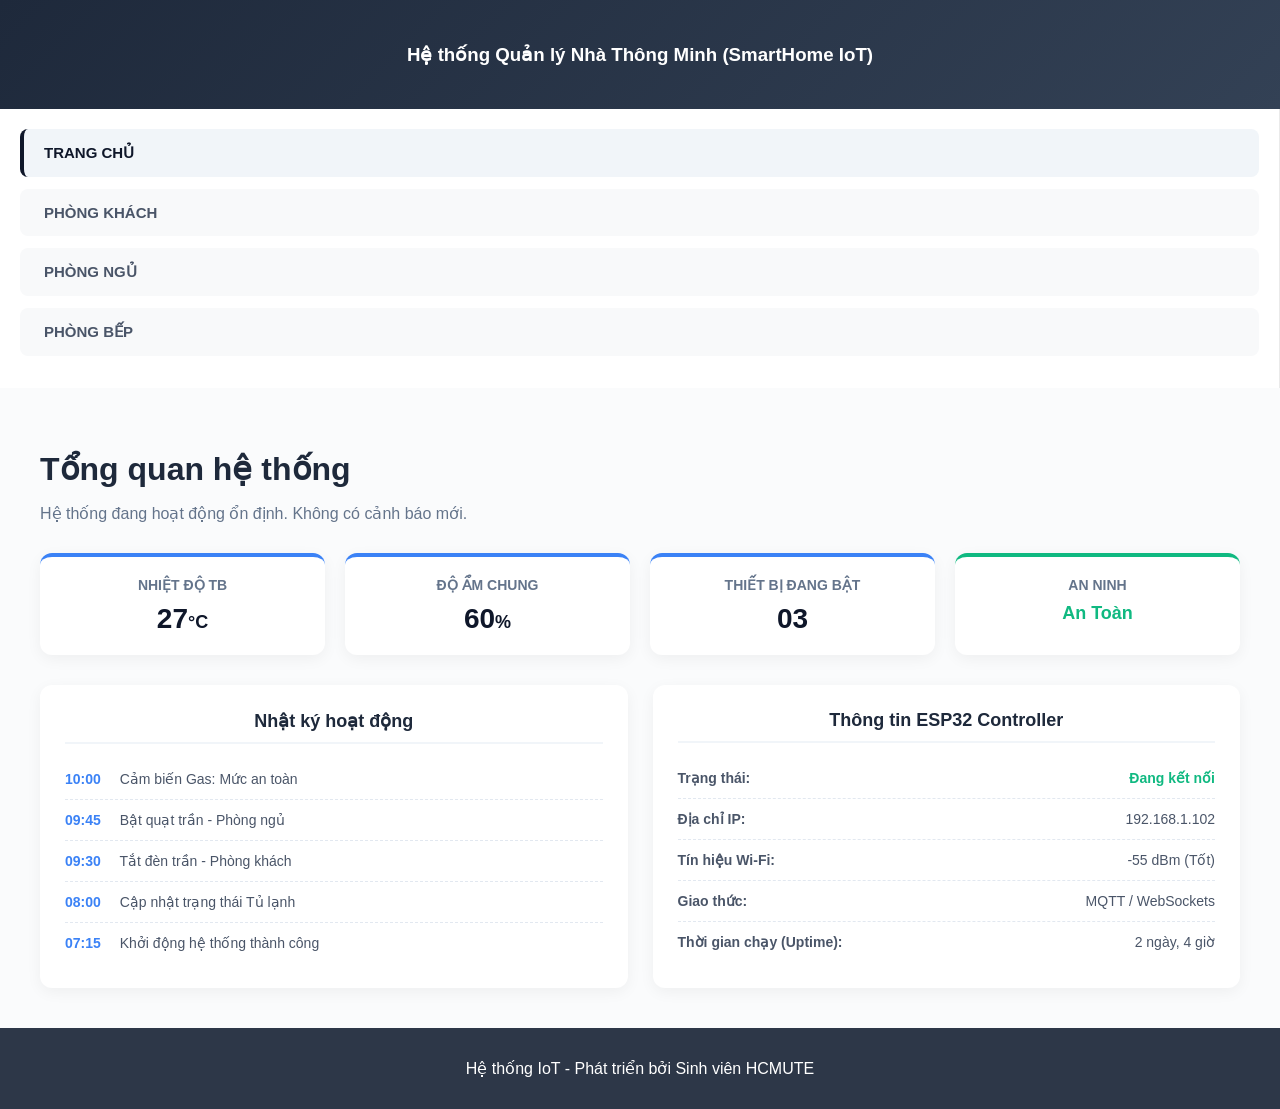
==== index.html @ 71c01d20 "Add files via upload" ====
<!DOCTYPE html>
<html lang="vi">
<head>
    <meta charset="UTF-8">
    <meta name="viewport" content="width=device-width, initial-scale=1.0">
    <meta name="description" content="Hệ thống điều khiển nhà thông minh IoT">
    <title>Hệ thống IoT - Tổng Quan</title>
    <link rel="stylesheet" type="text/css" href="style.css">
    <style>
        /* TÙY CHỈNH RIÊNG CHO TRANG CHỦ */
        .header {
            background: linear-gradient(135deg, #1e293b 0%, #334155 100%) !important;
        }

        .nav a.active-home {
            background-color: #f1f5f9;
            color: #0f172a;
            border-left: 4px solid #0f172a;
        }

        /* Lưới hiển thị Thống kê nhanh */
        .stats-grid {
            display: grid;
            grid-template-columns: repeat(auto-fit, minmax(180px, 1fr));
            gap: 20px;
            margin-bottom: 30px;
        }

        .stat-card {
            background: #ffffff;
            padding: 20px;
            border-radius: 12px;
            box-shadow: 0 4px 15px rgba(0,0,0,0.05);
            text-align: center;
            border-top: 4px solid #3b82f6; 
            transition: transform 0.3s ease;
        }

        .stat-card:hover {
            transform: translateY(-5px);
            box-shadow: 0 8px 20px rgba(0,0,0,0.1);
        }

        .stat-card h4 {
            color: #64748b;
            font-size: 14px;
            margin: 0 0 10px 0;
            text-transform: uppercase;
        }

        .stat-card .value {
            font-size: 28px;
            font-weight: bold;
            color: #0f172a;
        }

        .stat-card .status-ok { color: #10b981; font-size: 18px; }

        /* Bảng Nhật ký và Thông tin hệ thống */
        .dashboard-details {
            display: flex;
            gap: 25px;
            flex-wrap: wrap;
        }

        .panel {
            flex: 1;
            min-width: 300px;
            background: #ffffff;
            padding: 25px;
            border-radius: 12px;
            box-shadow: 0 4px 15px rgba(0,0,0,0.05);
        }

        .panel h3 {
            color: #1e293b;
            margin-top: 0;
            margin-bottom: 15px;
            font-size: 18px;
            border-bottom: 2px solid #f1f5f9;
            padding-bottom: 10px;
        }

        .info-list {
            list-style: none;
            padding: 0;
            margin: 0;
        }

        .info-list li {
            padding: 12px 0;
            border-bottom: 1px dashed #e2e8f0;
            font-size: 14px;
            color: #4a5568;
            display: flex;
            justify-content: space-between;
        }

        .info-list li:last-child {
            border-bottom: none;
        }

        .log-time {
            font-weight: bold;
            color: #3b82f6;
            margin-right: 15px;
        }

        hr {
            border: 0;
            height: 1px;
            background: #e2e8f0;
            margin: 30px 0;
        }
    </style>
</head>
<body>

    <header class="header">
        <h3>Hệ thống Quản lý Nhà Thông Minh (SmartHome IoT)</h3>
    </header>

    <div class="main-container">
        <nav class="sidebar nav">
            <ul>
                <li><a href="./index.html" class="active-home">TRANG CHỦ</a></li>
                <li><a href="./phongkhach.html">PHÒNG KHÁCH</a></li>
                <li><a href="./phongngu.html">PHÒNG NGỦ</a></li>
                <li><a href="./phongbep.html">PHÒNG BẾP</a></li>
            </ul>
        </nav>

        <main class="content">
            <h1 style="color: #1e293b; text-align: left; margin-bottom: 5px;">Tổng quan hệ thống</h1>
            <p style="color: #64748b; text-align: left; margin-bottom: 30px;">Hệ thống đang hoạt động ổn định. Không có cảnh báo mới.</p>

            <div class="stats-grid">
                <div class="stat-card">
                    <h4>Nhiệt độ TB</h4>
                    <div class="value">27<span style="font-size: 18px;">°C</span></div>
                </div>
                <div class="stat-card">
                    <h4>Độ ẩm chung</h4>
                    <div class="value">60<span style="font-size: 18px;">%</span></div>
                </div>
                <div class="stat-card">
                    <h4>Thiết bị đang bật</h4>
                    <div class="value">03</div>
                </div>
                <div class="stat-card" style="border-top-color: #10b981;">
                    <h4>An ninh</h4>
                    <div class="value status-ok">An Toàn</div>
                </div>
            </div>

            <div class="dashboard-details">
                <div class="panel">
                    <h3>Nhật ký hoạt động</h3>
                    <ul class="info-list">
                        <li><span><span class="log-time">10:00</span> Cảm biến Gas: Mức an toàn</span></li>
                        <li><span><span class="log-time">09:45</span> Bật quạt trần - Phòng ngủ</span></li>
                        <li><span><span class="log-time">09:30</span> Tắt đèn trần - Phòng khách</span></li>
                        <li><span><span class="log-time">08:00</span> Cập nhật trạng thái Tủ lạnh</span></li>
                        <li><span><span class="log-time">07:15</span> Khởi động hệ thống thành công</span></li>
                    </ul>
                </div>

                <div class="panel">
                    <h3>Thông tin ESP32 Controller</h3>
                    <ul class="info-list">
                        <li><strong>Trạng thái:</strong> <span style="color: #10b981; font-weight: bold;">Đang kết nối</span></li>
                        <li><strong>Địa chỉ IP:</strong> <span>192.168.1.102</span></li>
                        <li><strong>Tín hiệu Wi-Fi:</strong> <span>-55 dBm (Tốt)</span></li>
                        <li><strong>Giao thức:</strong> <span>MQTT / WebSockets</span></li>
                        <li><strong>Thời gian chạy (Uptime):</strong> <span>2 ngày, 4 giờ</span></li>
                    </ul>
                </div>
            </div>

        </main>
    </div>

    <footer class="footer">
        <p>Hệ thống IoT - Phát triển bởi Sinh viên HCMUTE</p>
    </footer>

</body>
</html>
---- style.css ----
/* 1. THIẾT LẬP CHUNG */
* {
    box-sizing: border-box;
    font-family: 'Segoe UI', Tahoma, Geneva, Verdana, sans-serif; /* Đổi font chữ hiện đại hơn */
}

body {
    margin: 0;
    padding: 0;
    background-color: #f0f2f5; /* Nền xám rất nhạt, sang trọng */
    color: #333;
}

/* 2. HEADER */
.header {
    /* Đổ màu gradient cho Header thêm xịn */
    background: linear-gradient(135deg, #1e3c72 0%, #2a5298 100%); 
    color: white;
    text-align: center;
    padding: 25px 20px;
    box-shadow: 0 4px 6px rgba(0,0,0,0.1); /* Đổ bóng dưới header */
}

/* 3. KHUNG CHÍNH */
.section {
    display: flex;
    min-height: 80vh;
    max-width: 1200px; /* Giới hạn chiều rộng trên màn hình PC to */
    margin: 30px auto; /* Tự động căn giữa màn hình */
    background-color: #fff;
    border-radius: 12px; /* Bo góc toàn bộ khung chính */
    box-shadow: 0 8px 25px rgba(0,0,0,0.08); /* Đổ bóng bao quanh khung */
    overflow: hidden; /* Cắt phần góc bị lồi ra do bo tròn */
}

/* 4. MENU ĐIỀU HƯỚNG (Bên trái) */
.nav {
    flex: 1;
    background-color: #ffffff;
    padding: 20px;
    border-right: 1px solid #eaeaea; /* Đường kẻ mờ ngăn cách menu và nội dung */
}

.nav ul {
    list-style-type: none;
    padding: 0;
    margin: 0;
}

.nav li {
    margin-bottom: 12px;
}

.nav a {
    text-decoration: none;
    color: #4a5568;
    display: block;
    padding: 15px 20px;
    font-weight: 600;
    font-size: 15px;
    background-color: #f8f9fa;
    border-radius: 8px;
    border-left: 4px solid transparent;
    transition: all 0.3s ease; /* Hiệu ứng mượt cho TẤT CẢ thay đổi */
}

/* Hiệu ứng khi di chuột vào Menu */
.nav a:hover {
    background-color: #ebf4ff; /* Nền xanh nhạt */
    color: #3182ce; /* Chữ xanh đậm */
    border-left: 4px solid #3182ce; /* Hiện vạch xanh bên trái */
    transform: translateX(6px); /* Hiệu ứng trượt nhẹ nút bấm sang phải cực mượt */
}

/* 5. NỘI DUNG CHÍNH (Bên phải) */
.content {
    flex: 4;
    background-color: #fafbfc;
    padding: 40px;
    text-align: center;
}

/* Căn chỉnh và thêm hiệu ứng cho hình ảnh trong content */
.content img {
    border-radius: 10px;
    box-shadow: 0 5px 15px rgba(0,0,0,0.1);
    transition: transform 0.4s ease; /* Hiệu ứng mượt khi phóng to */
}

.content img:hover {
    transform: scale(1.03); /* Phóng to ảnh 3% khi trỏ chuột */
}

/* 6. FOOTER */
.footer {
    background-color: #2d3748;
    color: white;
    text-align: center;
    padding: 15px;
    margin-top: auto;
}

/* 7. RESPONSIVE (Cho điện thoại) */
@media (max-width: 768px) {
    .section {
        flex-direction: column;
        margin: 15px; /* Thu nhỏ lề trên mobile */
        border-radius: 8px;
    }
    
    .nav {
        border-right: none;
        border-bottom: 1px solid #eaeaea;
        padding: 15px;
    }

    /* Dàn menu thành Grid 2 cột trên điện thoại để tiết kiệm diện tích */
    .nav ul {
        display: flex;
        flex-wrap: wrap;
        gap: 10px; /* Khoảng cách giữa các nút */
    }

    .nav li {
        flex: 1 1 calc(50% - 10px); /* Chia đôi màn hình cho 2 nút */
        margin-bottom: 0;
    }

    .nav a {
        text-align: center;
        padding: 12px;
        font-size: 14px;
    }

    .nav a:hover {
        transform: none; /* Tắt hiệu ứng trượt sang phải trên mobile để tránh lỗi chạm */
        border-left: none;
        border-bottom: 3px solid #3182ce;
    }

    .content {
        padding: 20px 15px;
    }
}
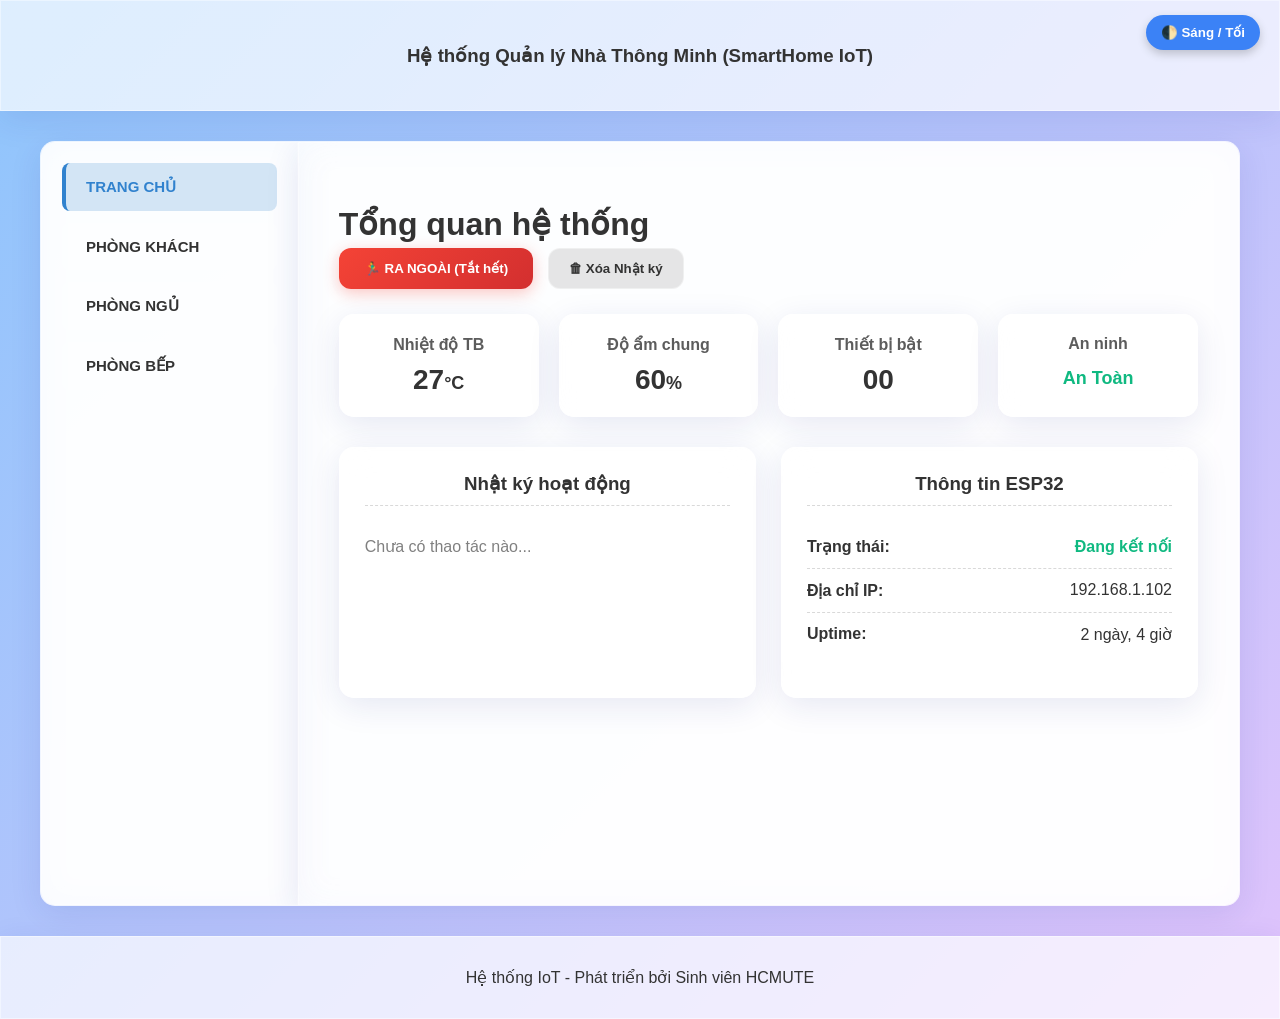
==== commit 9acec148: "Add files via upload" ====
--- a/index.html
+++ b/index.html
@@ -3,127 +3,20 @@
 <head>
     <meta charset="UTF-8">
     <meta name="viewport" content="width=device-width, initial-scale=1.0">
-    <meta name="description" content="Hệ thống điều khiển nhà thông minh IoT">
     <title>Hệ thống IoT - Tổng Quan</title>
     <link rel="stylesheet" type="text/css" href="style.css">
-    <style>
-        /* TÙY CHỈNH RIÊNG CHO TRANG CHỦ */
-        .header {
-            background: linear-gradient(135deg, #1e293b 0%, #334155 100%) !important;
-        }
-
-        .nav a.active-home {
-            background-color: #f1f5f9;
-            color: #0f172a;
-            border-left: 4px solid #0f172a;
-        }
-
-        /* Lưới hiển thị Thống kê nhanh */
-        .stats-grid {
-            display: grid;
-            grid-template-columns: repeat(auto-fit, minmax(180px, 1fr));
-            gap: 20px;
-            margin-bottom: 30px;
-        }
-
-        .stat-card {
-            background: #ffffff;
-            padding: 20px;
-            border-radius: 12px;
-            box-shadow: 0 4px 15px rgba(0,0,0,0.05);
-            text-align: center;
-            border-top: 4px solid #3b82f6; 
-            transition: transform 0.3s ease;
-        }
-
-        .stat-card:hover {
-            transform: translateY(-5px);
-            box-shadow: 0 8px 20px rgba(0,0,0,0.1);
-        }
-
-        .stat-card h4 {
-            color: #64748b;
-            font-size: 14px;
-            margin: 0 0 10px 0;
-            text-transform: uppercase;
-        }
-
-        .stat-card .value {
-            font-size: 28px;
-            font-weight: bold;
-            color: #0f172a;
-        }
-
-        .stat-card .status-ok { color: #10b981; font-size: 18px; }
-
-        /* Bảng Nhật ký và Thông tin hệ thống */
-        .dashboard-details {
-            display: flex;
-            gap: 25px;
-            flex-wrap: wrap;
-        }
-
-        .panel {
-            flex: 1;
-            min-width: 300px;
-            background: #ffffff;
-            padding: 25px;
-            border-radius: 12px;
-            box-shadow: 0 4px 15px rgba(0,0,0,0.05);
-        }
-
-        .panel h3 {
-            color: #1e293b;
-            margin-top: 0;
-            margin-bottom: 15px;
-            font-size: 18px;
-            border-bottom: 2px solid #f1f5f9;
-            padding-bottom: 10px;
-        }
-
-        .info-list {
-            list-style: none;
-            padding: 0;
-            margin: 0;
-        }
-
-        .info-list li {
-            padding: 12px 0;
-            border-bottom: 1px dashed #e2e8f0;
-            font-size: 14px;
-            color: #4a5568;
-            display: flex;
-            justify-content: space-between;
-        }
-
-        .info-list li:last-child {
-            border-bottom: none;
-        }
-
-        .log-time {
-            font-weight: bold;
-            color: #3b82f6;
-            margin-right: 15px;
-        }
-
-        hr {
-            border: 0;
-            height: 1px;
-            background: #e2e8f0;
-            margin: 30px 0;
-        }
-    </style>
 </head>
 <body>
+    <button onclick="doiGiaoDien()" style="position: fixed; top: 15px; right: 20px; z-index: 1000; padding: 10px 15px; border-radius: 50px; border: none; background: #3b82f6; color: white; cursor: pointer; font-weight: bold; box-shadow: 0 4px 10px rgba(0,0,0,0.2);">🌓 Sáng / Tối</button>
 
     <header class="header">
         <h3>Hệ thống Quản lý Nhà Thông Minh (SmartHome IoT)</h3>
     </header>
 
-    <div class="main-container">
+    <div class="section">
         <nav class="sidebar nav">
             <ul>
-                <li><a href="./index.html" class="active-home">TRANG CHỦ</a></li>
+                <li><a href="./index.html" class="active-home" style="background: rgba(49, 130, 206, 0.2); color: #3182ce; border-left: 4px solid #3182ce;">TRANG CHỦ</a></li>
                 <li><a href="./phongkhach.html">PHÒNG KHÁCH</a></li>
                 <li><a href="./phongngu.html">PHÒNG NGỦ</a></li>
                 <li><a href="./phongbep.html">PHÒNG BẾP</a></li>
@@ -131,52 +24,51 @@
         </nav>
 
         <main class="content">
-            <h1 style="color: #1e293b; text-align: left; margin-bottom: 5px;">Tổng quan hệ thống</h1>
-            <p style="color: #64748b; text-align: left; margin-bottom: 30px;">Hệ thống đang hoạt động ổn định. Không có cảnh báo mới.</p>
+            <h1 style="text-align: left; margin-bottom: 5px;">Tổng quan hệ thống</h1>
+            
+            <div style="display: flex; justify-content: flex-start; gap: 15px; margin-bottom: 25px;">
+                <button onclick="kichHoatRaNgoai()" style="background: linear-gradient(135deg, #f44336, #d32f2f); color: white; border: none; padding: 12px 25px; border-radius: 12px; font-weight: bold; cursor: pointer; transition: 0.3s; box-shadow: 0 4px 15px rgba(244, 67, 54, 0.3);">
+                    🏃‍♂️ RA NGOÀI (Tắt hết)
+                </button>
+                <button onclick="xoaNhatKy()" style="background: rgba(128, 128, 128, 0.2); color: var(--text-color); border: 1px solid var(--glass-border); padding: 12px 20px; border-radius: 12px; font-weight: bold; cursor: pointer;">
+                    🗑 Xóa Nhật ký
+                </button>
+            </div>
 
-            <div class="stats-grid">
-                <div class="stat-card">
-                    <h4>Nhiệt độ TB</h4>
-                    <div class="value">27<span style="font-size: 18px;">°C</span></div>
+            <div class="stats-grid" style="display: grid; grid-template-columns: repeat(auto-fit, minmax(180px, 1fr)); gap: 20px; margin-bottom: 30px;">
+                <div class="stat-card" style="border-radius: 15px; border-top: 4px solid #3b82f6; padding: 20px; text-align: center;">
+                    <h4 style="margin: 0 0 10px 0; opacity: 0.8;">Nhiệt độ TB</h4>
+                    <div class="value" style="font-size: 28px; font-weight: bold;">27<span style="font-size: 18px;">°C</span></div>
                 </div>
-                <div class="stat-card">
-                    <h4>Độ ẩm chung</h4>
-                    <div class="value">60<span style="font-size: 18px;">%</span></div>
+                <div class="stat-card" style="border-radius: 15px; border-top: 4px solid #3b82f6; padding: 20px; text-align: center;">
+                    <h4 style="margin: 0 0 10px 0; opacity: 0.8;">Độ ẩm chung</h4>
+                    <div class="value" style="font-size: 28px; font-weight: bold;">60<span style="font-size: 18px;">%</span></div>
                 </div>
-                <div class="stat-card">
-                    <h4>Thiết bị đang bật</h4>
-                    <div class="value">03</div>
+                <div class="stat-card" style="border-radius: 15px; border-top: 4px solid #3b82f6; padding: 20px; text-align: center;">
+                    <h4 style="margin: 0 0 10px 0; opacity: 0.8;">Thiết bị bật</h4>
+                    <div class="value" style="font-size: 28px; font-weight: bold;" id="tong-thiet-bi">0</div>
                 </div>
-                <div class="stat-card" style="border-top-color: #10b981;">
-                    <h4>An ninh</h4>
-                    <div class="value status-ok">An Toàn</div>
+                <div class="stat-card" style="border-radius: 15px; border-top: 4px solid #10b981; padding: 20px; text-align: center;">
+                    <h4 style="margin: 0 0 10px 0; opacity: 0.8;">An ninh</h4>
+                    <div class="value" style="color: #10b981; font-size: 18px; font-weight: bold; padding-top: 5px;">An Toàn</div>
                 </div>
             </div>
 
-            <div class="dashboard-details">
-                <div class="panel">
-                    <h3>Nhật ký hoạt động</h3>
-                    <ul class="info-list">
-                        <li><span><span class="log-time">10:00</span> Cảm biến Gas: Mức an toàn</span></li>
-                        <li><span><span class="log-time">09:45</span> Bật quạt trần - Phòng ngủ</span></li>
-                        <li><span><span class="log-time">09:30</span> Tắt đèn trần - Phòng khách</span></li>
-                        <li><span><span class="log-time">08:00</span> Cập nhật trạng thái Tủ lạnh</span></li>
-                        <li><span><span class="log-time">07:15</span> Khởi động hệ thống thành công</span></li>
-                    </ul>
+            <div class="dashboard-details" style="display: flex; gap: 25px; flex-wrap: wrap;">
+                <div class="panel" style="flex: 1; min-width: 300px; border-radius: 15px; padding: 25px;">
+                    <h3 style="margin-top: 0; border-bottom: 1px dashed rgba(128,128,128,0.3); padding-bottom: 10px;">Nhật ký hoạt động</h3>
+                    <ul class="info-list" id="nhat-ky-list" style="list-style: none; padding: 0; text-align: left;"></ul>
                 </div>
 
-                <div class="panel">
-                    <h3>Thông tin ESP32 Controller</h3>
-                    <ul class="info-list">
-                        <li><strong>Trạng thái:</strong> <span style="color: #10b981; font-weight: bold;">Đang kết nối</span></li>
-                        <li><strong>Địa chỉ IP:</strong> <span>192.168.1.102</span></li>
-                        <li><strong>Tín hiệu Wi-Fi:</strong> <span>-55 dBm (Tốt)</span></li>
-                        <li><strong>Giao thức:</strong> <span>MQTT / WebSockets</span></li>
-                        <li><strong>Thời gian chạy (Uptime):</strong> <span>2 ngày, 4 giờ</span></li>
+                <div class="panel" style="flex: 1; min-width: 300px; border-radius: 15px; padding: 25px;">
+                    <h3 style="margin-top: 0; border-bottom: 1px dashed rgba(128,128,128,0.3); padding-bottom: 10px;">Thông tin ESP32</h3>
+                    <ul class="info-list" style="list-style: none; padding: 0; text-align: left;">
+                        <li style="padding: 12px 0; border-bottom: 1px dashed rgba(128,128,128,0.3); display: flex; justify-content: space-between;"><strong>Trạng thái:</strong> <span style="color: #10b981; font-weight: bold;">Đang kết nối</span></li>
+                        <li style="padding: 12px 0; border-bottom: 1px dashed rgba(128,128,128,0.3); display: flex; justify-content: space-between;"><strong>Địa chỉ IP:</strong> <span>192.168.1.102</span></li>
+                        <li style="padding: 12px 0; display: flex; justify-content: space-between;"><strong>Uptime:</strong> <span>2 ngày, 4 giờ</span></li>
                     </ul>
                 </div>
             </div>
-
         </main>
     </div>
 
@@ -184,5 +76,83 @@
         <p>Hệ thống IoT - Phát triển bởi Sinh viên HCMUTE</p>
     </footer>
 
+    <div id="toast-container"></div>
+
+    <script>
+        document.addEventListener('DOMContentLoaded', () => {
+            const links = document.querySelectorAll('.nav a');
+            links.forEach(link => {
+                link.addEventListener('click', function(e) {
+                    e.preventDefault(); document.body.classList.add('page-exit');
+                    setTimeout(() => { window.location.href = this.href; }, 300);
+                });
+            });
+            hienThiNhatKy();
+            demThietBiDangBat();
+        });
+
+        // KỊCH BẢN RA NGOÀI
+        function kichHoatRaNgoai() {
+            // 1. Tắt hết trong bộ nhớ
+            localStorage.setItem('tb_den_khach', 'off');
+            localStorage.setItem('tb_tivi_khach', 'off');
+            localStorage.setItem('tb_quat_ngu', 'off');
+            localStorage.setItem('tb_cua_ngu', 'off');
+            localStorage.setItem('tb_quat_bep', 'off');
+
+            // 2. Ghi nhật ký tổng
+            const now = new Date();
+            const gioPhut = String(now.getHours()).padStart(2, '0') + ':' + String(now.getMinutes()).padStart(2, '0');
+            let nhatKy = JSON.parse(localStorage.getItem('nhatKyHoatDong')) || [];
+            nhatKy.unshift({ thoiGian: gioPhut, hanhDong: "🛑 Kích hoạt RA NGOÀI - Tắt toàn bộ hệ thống" });
+            localStorage.setItem('nhatKyHoatDong', JSON.stringify(nhatKy.slice(0, 5)));
+
+            // 3. Cập nhật giao diện
+            hienThiNhatKy();
+            demThietBiDangBat();
+            thongBao("Chế độ RA NGOÀI: Đã tắt hết thiết bị!");
+        }
+
+        function xoaNhatKy() {
+            localStorage.removeItem('nhatKyHoatDong');
+            hienThiNhatKy();
+            thongBao("Đã xóa lịch sử nhật ký");
+        }
+
+        function hienThiNhatKy() {
+            const listElement = document.getElementById('nhat-ky-list');
+            let nhatKy = JSON.parse(localStorage.getItem('nhatKyHoatDong')) || [];
+            listElement.innerHTML = nhatKy.length === 0 ? '<li style="padding: 12px 0; color: gray;">Chưa có thao tác nào...</li>' : '';
+            nhatKy.forEach(item => {
+                listElement.innerHTML += `<li style="padding: 12px 0; border-bottom: 1px dashed rgba(128,128,128,0.3);"><span><b style="color: #3b82f6; margin-right: 10px;">${item.thoiGian}</b> ${item.hanhDong}</span></li>`;
+            });
+        }
+
+        function demThietBiDangBat() {
+            let count = 0;
+            if(localStorage.getItem('tb_den_khach') === 'on') count++;
+            if(localStorage.getItem('tb_tivi_khach') === 'on') count++;
+            if(localStorage.getItem('tb_quat_ngu') === 'on') count++;
+            if(localStorage.getItem('tb_quat_bep') === 'on') count++;
+            document.getElementById('tong-thiet-bi').innerText = "0" + count;
+        }
+
+        function doiGiaoDien() {
+            document.body.classList.toggle('dark-mode');
+            const isDark = document.body.classList.contains('dark-mode');
+            localStorage.setItem('theme', isDark ? 'dark' : 'light');
+            thongBao(isDark ? 'Đã bật Giao diện Tối 🌙' : 'Đã bật Giao diện Sáng ☀️');
+        }
+        if(localStorage.getItem('theme') === 'dark') document.body.classList.add('dark-mode');
+
+        function thongBao(noiDung) {
+            const container = document.getElementById('toast-container');
+            const toast = document.createElement('div');
+            toast.className = 'toast';
+            toast.innerHTML = '🔔 ' + noiDung;
+            container.appendChild(toast);
+            setTimeout(() => { toast.classList.add('hide'); setTimeout(() => toast.remove(), 400); }, 3000);
+        }
+    </script>
 </body>
 </html>
--- a/style.css
+++ b/style.css
@@ -1,144 +1,204 @@
-/* 1. THIẾT LẬP CHUNG */
+/* =========================================
+   1. THIẾT LẬP CHUNG & NỀN CHUYỂN ĐỘNG SÁNG
+========================================= */
+:root {
+    --glass-bg: rgba(255, 255, 255, 0.7);
+    --glass-border: rgba(255, 255, 255, 0.4);
+    --text-color: #333333;
+    --text-muted: #64748b;
+    --shadow-color: rgba(31, 38, 135, 0.1);
+}
+
 * {
     box-sizing: border-box;
-    font-family: 'Segoe UI', Tahoma, Geneva, Verdana, sans-serif; /* Đổi font chữ hiện đại hơn */
+    font-family: 'Segoe UI', Tahoma, Geneva, Verdana, sans-serif;
 }
 
 body {
     margin: 0;
     padding: 0;
-    background-color: #f0f2f5; /* Nền xám rất nhạt, sang trọng */
-    color: #333;
-}
-
-/* 2. HEADER */
-.header {
-    /* Đổ màu gradient cho Header thêm xịn */
-    background: linear-gradient(135deg, #1e3c72 0%, #2a5298 100%); 
-    color: white;
+    min-height: 100vh;
+    display: flex;
+    flex-direction: column;
+    color: var(--text-color);
+    
+    /* HIỆU ỨNG NỀN SÁNG CHUYỂN ĐỘNG */
+    background: linear-gradient(-45deg, #a1c4fd, #c2e9fb, #e0c3fc, #8ec5fc);
+    background-size: 300% 300%;
+    animation: gradientMove 15s ease infinite, pageEnter 0.4s cubic-bezier(0.165, 0.84, 0.44, 1) forwards;
+    transition: color 0.5s ease;
+}
+
+/* =========================================
+   2. GIAO DIỆN TỐI (DARK MODE) & NỀN TỐI
+========================================= */
+body.dark-mode {
+    --glass-bg: rgba(30, 41, 59, 0.6);
+    --glass-border: rgba(255, 255, 255, 0.08);
+    --text-color: #f8fafc;
+    --text-muted: #94a3b8;
+    --shadow-color: rgba(0, 0, 0, 0.5);
+
+    /* HIỆU ỨNG NỀN TỐI CHUYỂN ĐỘNG */
+    background: linear-gradient(-45deg, #0f2027, #203a43, #2c5364, #0f172a);
+    background-size: 300% 300%;
+    animation: gradientMove 15s ease infinite, pageEnter 0.4s cubic-bezier(0.165, 0.84, 0.44, 1) forwards;
+}
+
+@keyframes gradientMove {
+    0% { background-position: 0% 50%; }
+    50% { background-position: 100% 50%; }
+    100% { background-position: 0% 50%; }
+}
+
+/* =========================================
+   3. HIỆU ỨNG KÍNH (GLASSMORPHISM)
+========================================= */
+.section, .nav, .content, .panel, .the-thiet-bi, .stat-card, .header, .footer {
+    background: var(--glass-bg) !important;
+    backdrop-filter: blur(16px);
+    -webkit-backdrop-filter: blur(16px);
+    border: 1px solid var(--glass-border) !important;
+    box-shadow: 0 8px 32px 0 var(--shadow-color) !important;
+    color: var(--text-color);
+    transition: all 0.4s ease;
+}
+
+.header, .footer {
     text-align: center;
     padding: 25px 20px;
-    box-shadow: 0 4px 6px rgba(0,0,0,0.1); /* Đổ bóng dưới header */
-}
-
-/* 3. KHUNG CHÍNH */
+}
+
+.footer { margin-top: auto; padding: 15px; }
+
+/* =========================================
+   4. BỐ CỤC KHUNG CHÍNH & MENU
+========================================= */
 .section {
     display: flex;
-    min-height: 80vh;
-    max-width: 1200px; /* Giới hạn chiều rộng trên màn hình PC to */
-    margin: 30px auto; /* Tự động căn giữa màn hình */
-    background-color: #fff;
-    border-radius: 12px; /* Bo góc toàn bộ khung chính */
-    box-shadow: 0 8px 25px rgba(0,0,0,0.08); /* Đổ bóng bao quanh khung */
-    overflow: hidden; /* Cắt phần góc bị lồi ra do bo tròn */
-}
-
-/* 4. MENU ĐIỀU HƯỚNG (Bên trái) */
+    max-width: 1200px;
+    width: 95%;       /* GIỮ KHUNG TO, KHÔNG BỊ NHỎ LẠI */
+    min-height: 85vh; /* GIỮ KHUNG DÀI */
+    margin: 30px auto;
+    border-radius: 15px;
+    overflow: hidden;
+}
+
 .nav {
     flex: 1;
-    background-color: #ffffff;
     padding: 20px;
-    border-right: 1px solid #eaeaea; /* Đường kẻ mờ ngăn cách menu và nội dung */
-}
-
-.nav ul {
-    list-style-type: none;
-    padding: 0;
-    margin: 0;
-}
-
-.nav li {
-    margin-bottom: 12px;
-}
+    border-right: 1px solid var(--glass-border) !important;
+}
+
+.nav ul { list-style-type: none; padding: 0; margin: 0; }
+.nav li { margin-bottom: 12px; }
 
 .nav a {
     text-decoration: none;
-    color: #4a5568;
+    color: var(--text-color);
     display: block;
     padding: 15px 20px;
     font-weight: 600;
     font-size: 15px;
-    background-color: #f8f9fa;
     border-radius: 8px;
     border-left: 4px solid transparent;
-    transition: all 0.3s ease; /* Hiệu ứng mượt cho TẤT CẢ thay đổi */
-}
-
-/* Hiệu ứng khi di chuột vào Menu */
+    transition: all 0.3s ease;
+    background: rgba(255, 255, 255, 0.1); 
+}
+
 .nav a:hover {
-    background-color: #ebf4ff; /* Nền xanh nhạt */
-    color: #3182ce; /* Chữ xanh đậm */
-    border-left: 4px solid #3182ce; /* Hiện vạch xanh bên trái */
-    transform: translateX(6px); /* Hiệu ứng trượt nhẹ nút bấm sang phải cực mượt */
-}
-
-/* 5. NỘI DUNG CHÍNH (Bên phải) */
+    background: rgba(49, 130, 206, 0.2);
+    color: #3182ce;
+    border-left: 4px solid #3182ce;
+    transform: translateX(6px);
+}
+
 .content {
     flex: 4;
-    background-color: #fafbfc;
     padding: 40px;
     text-align: center;
 }
 
-/* Căn chỉnh và thêm hiệu ứng cho hình ảnh trong content */
 .content img {
     border-radius: 10px;
     box-shadow: 0 5px 15px rgba(0,0,0,0.1);
-    transition: transform 0.4s ease; /* Hiệu ứng mượt khi phóng to */
-}
-
-.content img:hover {
-    transform: scale(1.03); /* Phóng to ảnh 3% khi trỏ chuột */
-}
-
-/* 6. FOOTER */
-.footer {
-    background-color: #2d3748;
-    color: white;
-    text-align: center;
-    padding: 15px;
-    margin-top: auto;
-}
-
-/* 7. RESPONSIVE (Cho điện thoại) */
+    transition: transform 0.4s ease;
+}
+.content img:hover { transform: scale(1.03); }
+
+/* =========================================
+   5. THÔNG BÁO ĐẨY (TOAST)
+========================================= */
+#toast-container {
+    position: fixed;
+    bottom: 30px;
+    right: 30px;
+    z-index: 9999;
+    display: flex;
+    flex-direction: column;
+    gap: 12px;
+}
+
+.toast {
+    background: var(--glass-bg);
+    backdrop-filter: blur(16px);
+    color: var(--text-color);
+    padding: 16px 24px;
+    border-radius: 12px;
+    border-left: 6px solid #10b981;
+    box-shadow: 0 8px 32px 0 var(--shadow-color);
+    font-weight: bold;
+    font-size: 15px;
+    display: flex;
+    align-items: center;
+    gap: 10px;
+    animation: slideInRight 0.4s cubic-bezier(0.175, 0.885, 0.32, 1.275) forwards;
+}
+
+@keyframes slideInRight {
+    from { transform: translateX(120%); opacity: 0; }
+    to { transform: translateX(0); opacity: 1; }
+}
+
+.toast.hide { animation: fadeOutRight 0.4s ease forwards; }
+
+@keyframes fadeOutRight {
+    from { transform: translateX(0); opacity: 1; }
+    to { transform: translateX(120%); opacity: 0; }
+}
+
+/* =========================================
+   6. HIỆU ỨNG CHUYỂN CẢNH TRANG & QUẠT
+========================================= */
+@keyframes pageEnter {
+    0% { opacity: 0; transform: translateY(-15px); }
+    100% { opacity: 1; transform: translateY(0); }
+}
+
+.page-exit {
+    animation: pageExit 0.3s ease-in forwards !important;
+}
+
+@keyframes pageExit {
+    0% { opacity: 1; transform: translateY(0); }
+    100% { opacity: 0; transform: translateY(-15px); }
+}
+
+@keyframes xoayQuat {
+    from { transform: rotate(0deg); }
+    to { transform: rotate(360deg); }
+}
+.quat-dang-quay { animation: xoayQuat 0.8s linear infinite; }
+
+/* =========================================
+   7. RESPONSIVE (ĐIỆN THOẠI)
+========================================= */
 @media (max-width: 768px) {
-    .section {
-        flex-direction: column;
-        margin: 15px; /* Thu nhỏ lề trên mobile */
-        border-radius: 8px;
-    }
-    
-    .nav {
-        border-right: none;
-        border-bottom: 1px solid #eaeaea;
-        padding: 15px;
-    }
-
-    /* Dàn menu thành Grid 2 cột trên điện thoại để tiết kiệm diện tích */
-    .nav ul {
-        display: flex;
-        flex-wrap: wrap;
-        gap: 10px; /* Khoảng cách giữa các nút */
-    }
-
-    .nav li {
-        flex: 1 1 calc(50% - 10px); /* Chia đôi màn hình cho 2 nút */
-        margin-bottom: 0;
-    }
-
-    .nav a {
-        text-align: center;
-        padding: 12px;
-        font-size: 14px;
-    }
-
-    .nav a:hover {
-        transform: none; /* Tắt hiệu ứng trượt sang phải trên mobile để tránh lỗi chạm */
-        border-left: none;
-        border-bottom: 3px solid #3182ce;
-    }
-
-    .content {
-        padding: 20px 15px;
-    }
+    .section { flex-direction: column; margin: 15px; width: auto; min-height: auto; }
+    .nav { border-right: none; border-bottom: 1px solid var(--glass-border) !important; padding: 15px; }
+    .nav ul { display: flex; flex-wrap: wrap; gap: 10px; }
+    .nav li { flex: 1 1 calc(50% - 10px); margin-bottom: 0; }
+    .nav a { text-align: center; padding: 12px; font-size: 14px; }
+    .nav a:hover { transform: none; border-left: none; border-bottom: 3px solid #3182ce; }
+    .content { padding: 20px 15px; }
 }
